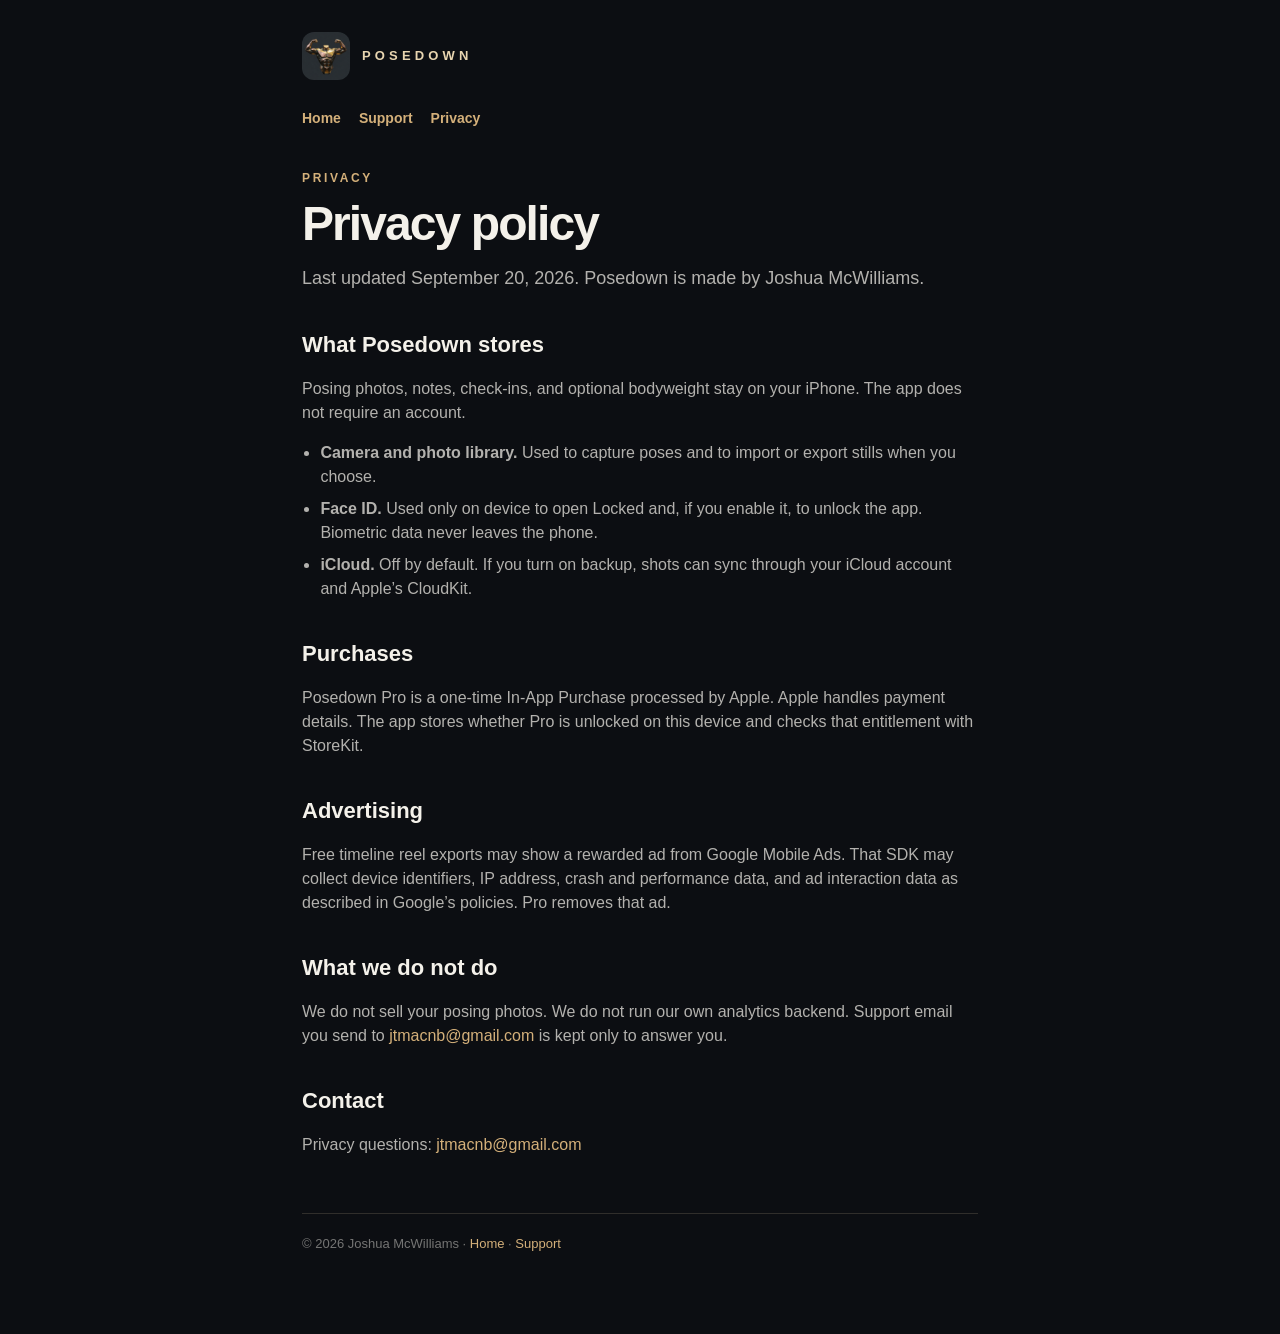
==== privacy.html @ f906ee2e "Publish Posedown support, privacy, and marketing pages. These public pages supply the App Store Conn" ====
<!DOCTYPE html>
<html lang="en">
<head>
  <meta charset="utf-8">
  <meta name="viewport" content="width=device-width, initial-scale=1">
  <title>Posedown privacy policy</title>
  <meta name="description" content="Privacy policy for the Posedown iPhone app.">
  <link rel="stylesheet" href="styles.css">
</head>
<body>
  <main class="wrap">
    <div class="brand">
      <img src="icon.png" alt="Posedown">
      <span>Posedown</span>
    </div>
    <nav>
      <a href="./">Home</a>
      <a href="support.html">Support</a>
      <a href="privacy.html">Privacy</a>
    </nav>

    <div class="kicker">Privacy</div>
    <h1>Privacy policy</h1>
    <p class="lede">Last updated September 20, 2026. Posedown is made by Joshua McWilliams.</p>

    <h2>What Posedown stores</h2>
    <p>Posing photos, notes, check-ins, and optional bodyweight stay on your iPhone. The app does not require an account.</p>
    <ul>
      <li><strong>Camera and photo library.</strong> Used to capture poses and to import or export stills when you choose.</li>
      <li><strong>Face ID.</strong> Used only on device to open Locked and, if you enable it, to unlock the app. Biometric data never leaves the phone.</li>
      <li><strong>iCloud.</strong> Off by default. If you turn on backup, shots can sync through your iCloud account and Apple’s CloudKit.</li>
    </ul>

    <h2>Purchases</h2>
    <p>Posedown Pro is a one-time In-App Purchase processed by Apple. Apple handles payment details. The app stores whether Pro is unlocked on this device and checks that entitlement with StoreKit.</p>

    <h2>Advertising</h2>
    <p>Free timeline reel exports may show a rewarded ad from Google Mobile Ads. That SDK may collect device identifiers, IP address, crash and performance data, and ad interaction data as described in Google’s policies. Pro removes that ad.</p>

    <h2>What we do not do</h2>
    <p>We do not sell your posing photos. We do not run our own analytics backend. Support email you send to <a href="mailto:jtmacnb@gmail.com">jtmacnb@gmail.com</a> is kept only to answer you.</p>

    <h2>Contact</h2>
    <p>Privacy questions: <a href="mailto:jtmacnb@gmail.com">jtmacnb@gmail.com</a></p>

    <footer>
      © 2026 Joshua McWilliams · <a href="./">Home</a> · <a href="support.html">Support</a>
    </footer>
  </main>
</body>
</html>
---- styles.css ----
:root {
  --bg: #0c0e12;
  --ink: #f4f1ea;
  --muted: rgba(244, 241, 234, 0.72);
  --gold: #d4b07a;
  --gold-dim: #e8d5b0;
  --line: rgba(232, 213, 176, 0.16);
  --card: rgba(255, 255, 255, 0.04);
}
* { box-sizing: border-box; }
html, body {
  margin: 0;
  background: var(--bg);
  color: var(--ink);
  font-family: -apple-system, BlinkMacSystemFont, "SF Pro Text", "Helvetica Neue", sans-serif;
  line-height: 1.5;
}
body { min-height: 100vh; }
a { color: var(--gold); text-decoration: none; }
a:hover { text-decoration: underline; }
.wrap {
  max-width: 720px;
  margin: 0 auto;
  padding: 32px 22px 80px;
}
.brand {
  display: flex;
  align-items: center;
  gap: 12px;
  margin-bottom: 28px;
}
.brand img {
  width: 48px;
  height: 48px;
  border-radius: 12px;
}
.brand span {
  letter-spacing: 0.32em;
  text-transform: uppercase;
  font-size: 13px;
  font-weight: 700;
  color: var(--gold-dim);
}
nav {
  display: flex;
  gap: 18px;
  flex-wrap: wrap;
  margin-bottom: 40px;
  font-size: 14px;
  font-weight: 600;
}
h1 {
  font-size: clamp(32px, 7vw, 48px);
  letter-spacing: -0.04em;
  line-height: 1.05;
  margin: 0 0 16px;
}
h2 {
  font-size: 22px;
  margin: 36px 0 12px;
}
.kicker {
  color: var(--gold);
  letter-spacing: 0.22em;
  text-transform: uppercase;
  font-size: 12px;
  font-weight: 700;
  margin-bottom: 12px;
}
.lede {
  font-size: 18px;
  color: var(--muted);
  margin: 0 0 28px;
}
.card {
  background: var(--card);
  border: 1px solid var(--line);
  border-radius: 18px;
  padding: 18px 20px;
  margin: 14px 0;
}
ul { padding-left: 1.15em; color: var(--muted); }
li { margin: 8px 0; }
p { color: var(--muted); }
.email {
  display: inline-block;
  margin-top: 8px;
  font-size: 18px;
  font-weight: 650;
}
footer {
  margin-top: 56px;
  padding-top: 20px;
  border-top: 1px solid var(--line);
  color: rgba(244, 241, 234, 0.45);
  font-size: 13px;
}
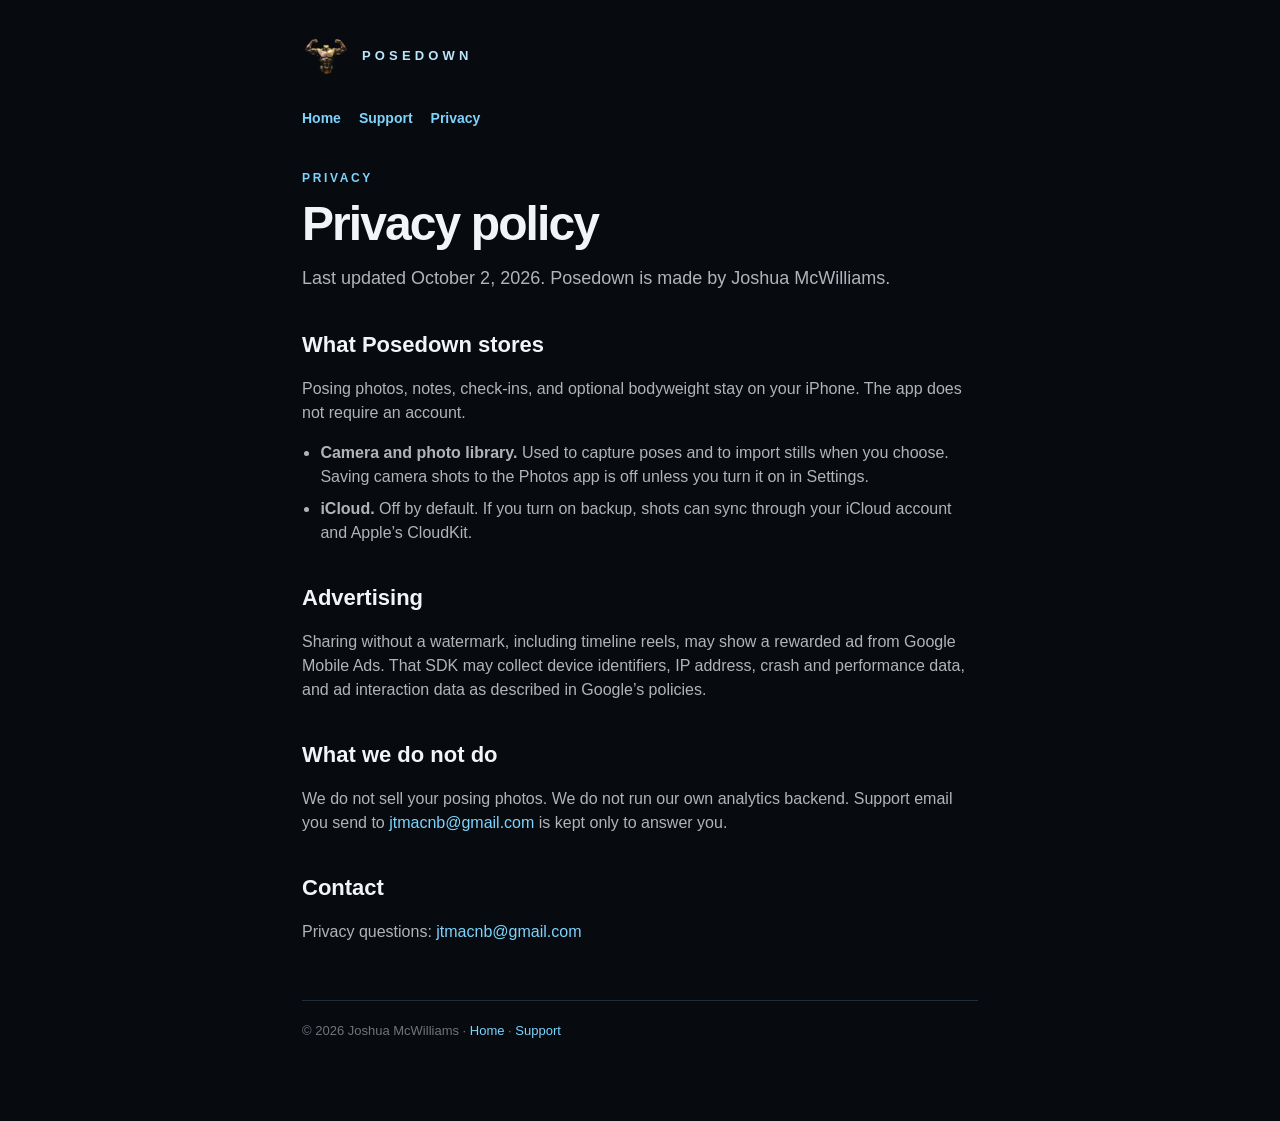
==== commit faaa914d: "Match the first-release listing: no Pro, coaching, or Locked. Ice glass palette, current app icon, o" ====
--- a/privacy.html
+++ b/privacy.html
@@ -21,21 +21,17 @@
 
     <div class="kicker">Privacy</div>
     <h1>Privacy policy</h1>
-    <p class="lede">Last updated September 20, 2026. Posedown is made by Joshua McWilliams.</p>
+    <p class="lede">Last updated October 2, 2026. Posedown is made by Joshua McWilliams.</p>
 
     <h2>What Posedown stores</h2>
     <p>Posing photos, notes, check-ins, and optional bodyweight stay on your iPhone. The app does not require an account.</p>
     <ul>
-      <li><strong>Camera and photo library.</strong> Used to capture poses and to import or export stills when you choose.</li>
-      <li><strong>Face ID.</strong> Used only on device to open Locked and, if you enable it, to unlock the app. Biometric data never leaves the phone.</li>
+      <li><strong>Camera and photo library.</strong> Used to capture poses and to import stills when you choose. Saving camera shots to the Photos app is off unless you turn it on in Settings.</li>
       <li><strong>iCloud.</strong> Off by default. If you turn on backup, shots can sync through your iCloud account and Apple’s CloudKit.</li>
     </ul>
 
-    <h2>Purchases</h2>
-    <p>Posedown Pro is a one-time In-App Purchase processed by Apple. Apple handles payment details. The app stores whether Pro is unlocked on this device and checks that entitlement with StoreKit.</p>
-
     <h2>Advertising</h2>
-    <p>Free timeline reel exports may show a rewarded ad from Google Mobile Ads. That SDK may collect device identifiers, IP address, crash and performance data, and ad interaction data as described in Google’s policies. Pro removes that ad.</p>
+    <p>Sharing without a watermark, including timeline reels, may show a rewarded ad from Google Mobile Ads. That SDK may collect device identifiers, IP address, crash and performance data, and ad interaction data as described in Google’s policies.</p>
 
     <h2>What we do not do</h2>
     <p>We do not sell your posing photos. We do not run our own analytics backend. Support email you send to <a href="mailto:jtmacnb@gmail.com">jtmacnb@gmail.com</a> is kept only to answer you.</p>
--- a/styles.css
+++ b/styles.css
@@ -1,10 +1,10 @@
 :root {
-  --bg: #0c0e12;
-  --ink: #f4f1ea;
-  --muted: rgba(244, 241, 234, 0.72);
-  --gold: #d4b07a;
-  --gold-dim: #e8d5b0;
-  --line: rgba(232, 213, 176, 0.16);
+  --bg: #070B10;
+  --ink: #F2F5F8;
+  --muted: rgba(242, 245, 248, 0.72);
+  --gold: #7DD3FC;
+  --gold-dim: #BAE6FD;
+  --line: rgba(125, 211, 252, 0.18);
   --card: rgba(255, 255, 255, 0.04);
 }
 * { box-sizing: border-box; }
@@ -92,6 +92,6 @@
   margin-top: 56px;
   padding-top: 20px;
   border-top: 1px solid var(--line);
-  color: rgba(244, 241, 234, 0.45);
+  color: rgba(242, 245, 248, 0.45);
   font-size: 13px;
 }
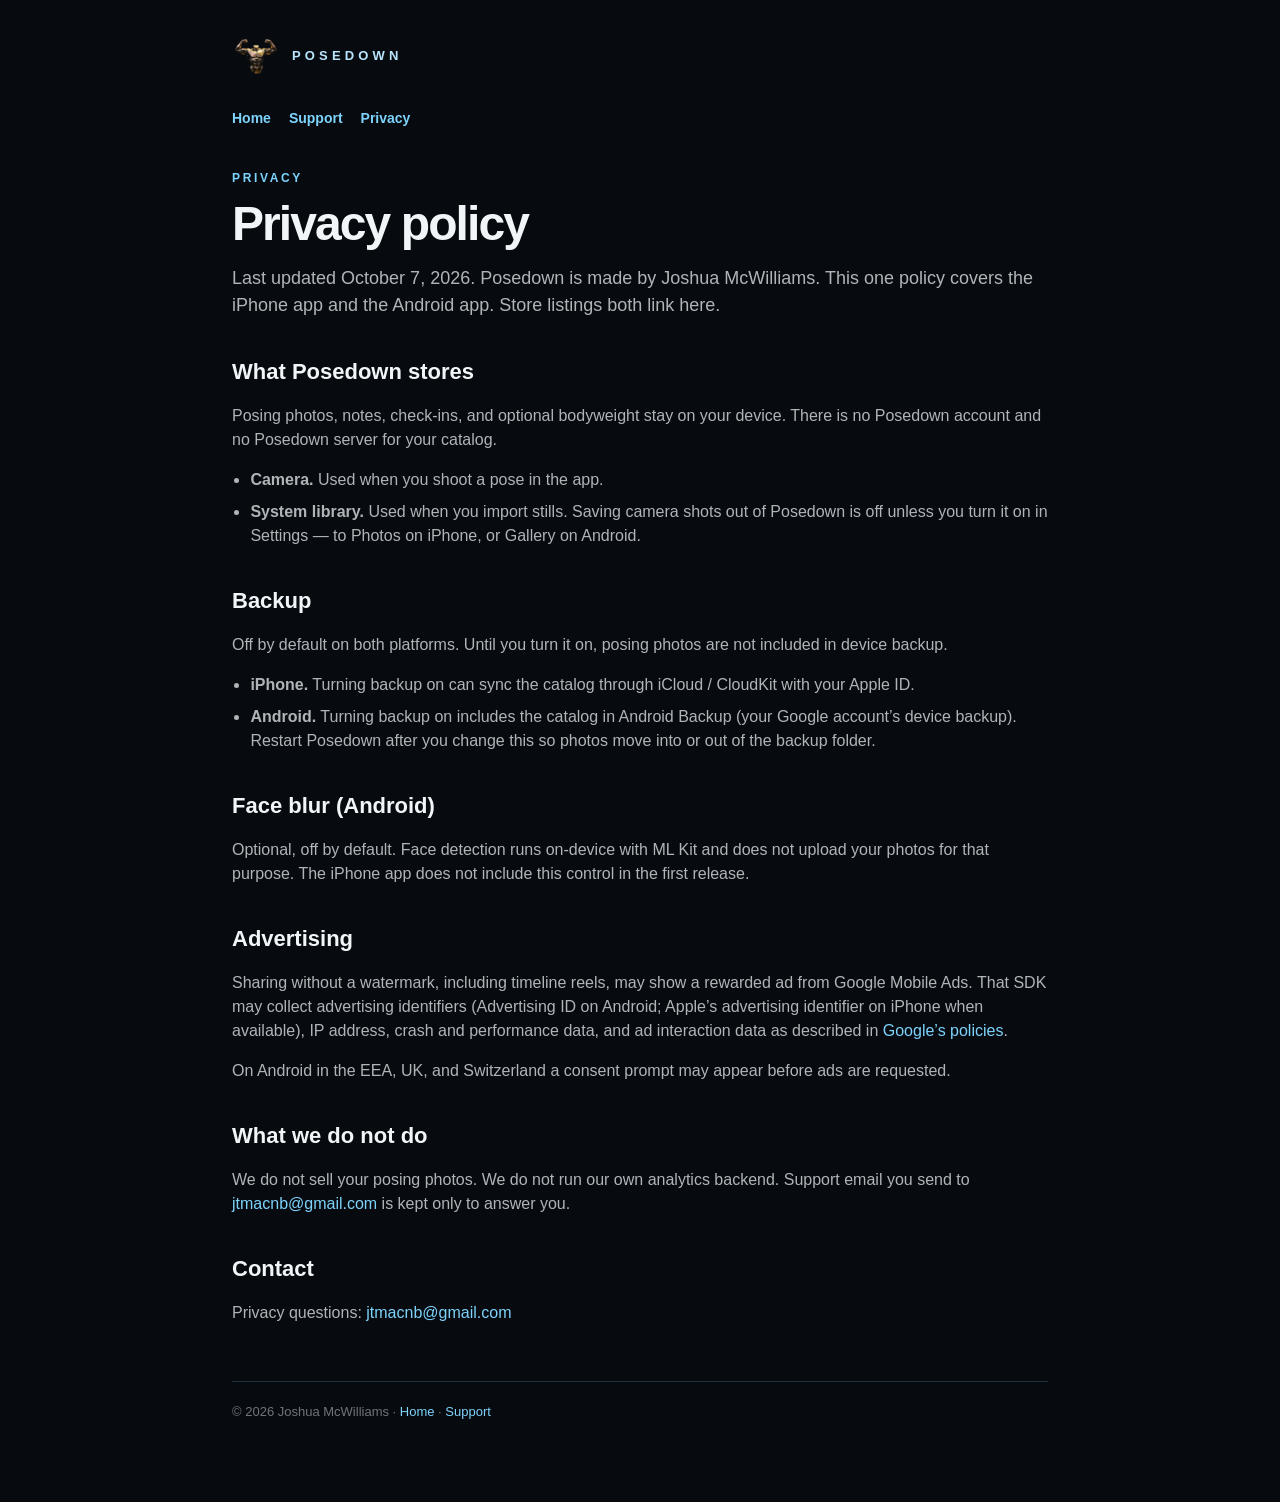
==== commit 438ef169: "Cover iPhone and Android on the same privacy and support pages. Play and the App Store keep the exis" ====
--- a/privacy.html
+++ b/privacy.html
@@ -4,7 +4,7 @@
   <meta charset="utf-8">
   <meta name="viewport" content="width=device-width, initial-scale=1">
   <title>Posedown privacy policy</title>
-  <meta name="description" content="Privacy policy for the Posedown iPhone app.">
+  <meta name="description" content="Privacy policy for the Posedown posing journal on iPhone and Android.">
   <link rel="stylesheet" href="styles.css">
 </head>
 <body>
@@ -21,17 +21,28 @@
 
     <div class="kicker">Privacy</div>
     <h1>Privacy policy</h1>
-    <p class="lede">Last updated October 2, 2026. Posedown is made by Joshua McWilliams.</p>
+    <p class="lede">Last updated October 7, 2026. Posedown is made by Joshua McWilliams. This one policy covers the iPhone app and the Android app. Store listings both link here.</p>
 
     <h2>What Posedown stores</h2>
-    <p>Posing photos, notes, check-ins, and optional bodyweight stay on your iPhone. The app does not require an account.</p>
+    <p>Posing photos, notes, check-ins, and optional bodyweight stay on your device. There is no Posedown account and no Posedown server for your catalog.</p>
     <ul>
-      <li><strong>Camera and photo library.</strong> Used to capture poses and to import stills when you choose. Saving camera shots to the Photos app is off unless you turn it on in Settings.</li>
-      <li><strong>iCloud.</strong> Off by default. If you turn on backup, shots can sync through your iCloud account and Apple’s CloudKit.</li>
+      <li><strong>Camera.</strong> Used when you shoot a pose in the app.</li>
+      <li><strong>System library.</strong> Used when you import stills. Saving camera shots out of Posedown is off unless you turn it on in Settings — to Photos on iPhone, or Gallery on Android.</li>
     </ul>
 
+    <h2>Backup</h2>
+    <p>Off by default on both platforms. Until you turn it on, posing photos are not included in device backup.</p>
+    <ul>
+      <li><strong>iPhone.</strong> Turning backup on can sync the catalog through iCloud / CloudKit with your Apple ID.</li>
+      <li><strong>Android.</strong> Turning backup on includes the catalog in Android Backup (your Google account’s device backup). Restart Posedown after you change this so photos move into or out of the backup folder.</li>
+    </ul>
+
+    <h2>Face blur (Android)</h2>
+    <p>Optional, off by default. Face detection runs on-device with ML Kit and does not upload your photos for that purpose. The iPhone app does not include this control in the first release.</p>
+
     <h2>Advertising</h2>
-    <p>Sharing without a watermark, including timeline reels, may show a rewarded ad from Google Mobile Ads. That SDK may collect device identifiers, IP address, crash and performance data, and ad interaction data as described in Google’s policies.</p>
+    <p>Sharing without a watermark, including timeline reels, may show a rewarded ad from Google Mobile Ads. That SDK may collect advertising identifiers (Advertising ID on Android; Apple’s advertising identifier on iPhone when available), IP address, crash and performance data, and ad interaction data as described in <a href="https://policies.google.com/privacy">Google’s policies</a>.</p>
+    <p>On Android in the EEA, UK, and Switzerland a consent prompt may appear before ads are requested.</p>
 
     <h2>What we do not do</h2>
     <p>We do not sell your posing photos. We do not run our own analytics backend. Support email you send to <a href="mailto:jtmacnb@gmail.com">jtmacnb@gmail.com</a> is kept only to answer you.</p>
--- a/styles.css
+++ b/styles.css
@@ -19,7 +19,7 @@
 a { color: var(--gold); text-decoration: none; }
 a:hover { text-decoration: underline; }
 .wrap {
-  max-width: 720px;
+  max-width: 860px;
   margin: 0 auto;
   padding: 32px 22px 80px;
 }
@@ -79,6 +79,32 @@
   padding: 18px 20px;
   margin: 14px 0;
 }
+.shots {
+  display: grid;
+  grid-template-columns: repeat(4, minmax(0, 1fr));
+  gap: 14px;
+  margin: 28px 0 8px;
+}
+.shots figure { margin: 0; }
+.shots img {
+  width: 100%;
+  display: block;
+  border-radius: 18px;
+  border: 1px solid var(--line);
+  background: #000;
+}
+.shots figcaption {
+  margin-top: 8px;
+  font-size: 12px;
+  font-weight: 600;
+  letter-spacing: 0.04em;
+  color: var(--muted);
+}
+@media (max-width: 720px) {
+  .shots {
+    grid-template-columns: repeat(2, minmax(0, 1fr));
+  }
+}
 ul { padding-left: 1.15em; color: var(--muted); }
 li { margin: 8px 0; }
 p { color: var(--muted); }
